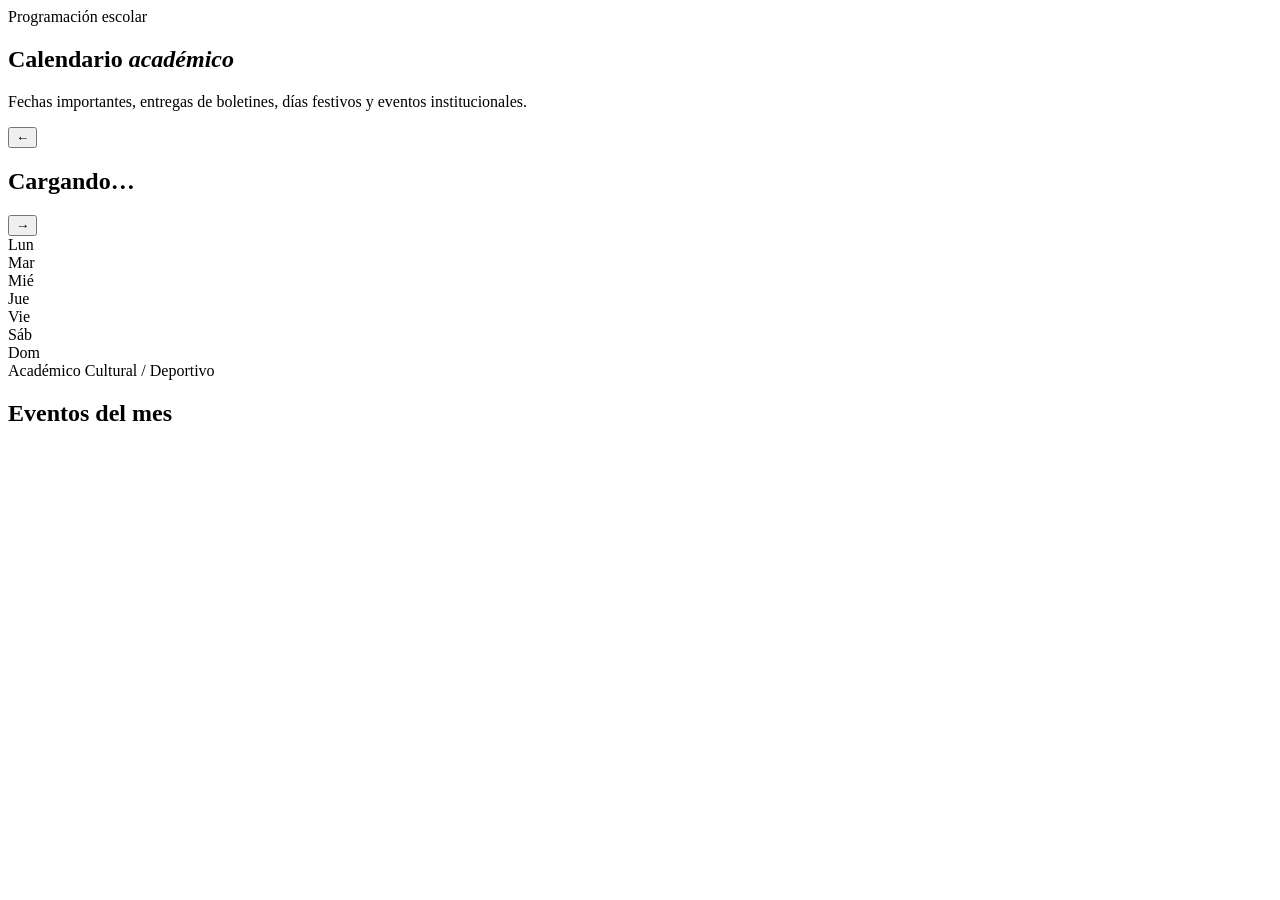
==== calendario.html @ dd273bf8 "Add files via upload" ====
<!DOCTYPE html>
<html lang="es">
<head>
  <meta charset="UTF-8">
  <meta name="viewport" content="width=device-width, initial-scale=1">
  <title>Calendario académico | IE Ciudad de Tunja</title>
  <meta name="description" content="Fechas importantes, entregas de boletines, días festivos y eventos institucionales.">
  <script>document.documentElement.classList.add('js');setTimeout(function(){document.documentElement.classList.add('ready')},1800)</script>
  <link rel="icon" type="image/png" href="assets/logo.png">
  <link rel="preconnect" href="https://fonts.googleapis.com">
  <link rel="preconnect" href="https://fonts.gstatic.com" crossorigin>
  <link href="https://fonts.googleapis.com/css2?family=Fraunces:ital,opsz,wght@0,9..144,500;0,9..144,700;1,9..144,500&family=Figtree:wght@400;500;600;700&display=swap" rel="stylesheet">
  <link rel="stylesheet" href="css/main.css">
</head>
<body data-page="calendario">
  <!-- La cabecera y el pie se insertan desde js/app.js -->

  <main id="contenido">
    <section class="band">
      <div class="wrap">
        <span class="eyebrow eyebrow--yellow">Programación escolar</span>
        <h1>Calendario <em>académico</em></h1>
        <p>Fechas importantes, entregas de boletines, días festivos y eventos institucionales.</p>
      </div>
    </section>

    <section class="section section--page">
      <div class="wrap cal">
        <div class="cal__board">
          <div class="cal__head">
            <button class="cal__nav" id="cal-prev" type="button" aria-label="Mes anterior">←</button>
            <h2 class="cal__title" id="cal-title" aria-live="polite">Cargando…</h2>
            <button class="cal__nav" id="cal-next" type="button" aria-label="Mes siguiente">→</button>
          </div>
          <div class="cal__week" aria-hidden="true"><div>Lun</div><div>Mar</div><div>Mié</div><div>Jue</div><div>Vie</div><div>Sáb</div><div>Dom</div></div>
          <div class="cal__grid" id="cal-grid"></div>
          <div class="legend">
            <span><span class="dot"></span>Académico</span>
            <span><span class="dot dot--yellow"></span>Cultural / Deportivo</span>
          </div>
        </div>
        <div class="cal__side">
          <h2 class="h2--md" id="cal-list-title" style="margin-bottom:24px">Eventos del mes</h2>
          <div class="events" id="cal-events"></div>
          <a class="btn btn--outline" id="cal-pdf" href="#" target="_blank" rel="noopener" hidden>Descargar cronograma PDF</a>
        </div>
      </div>
    </section>
  </main>

  <script src="js/data.js"></script>
  <script src="js/app.js"></script>
</body>
</html>
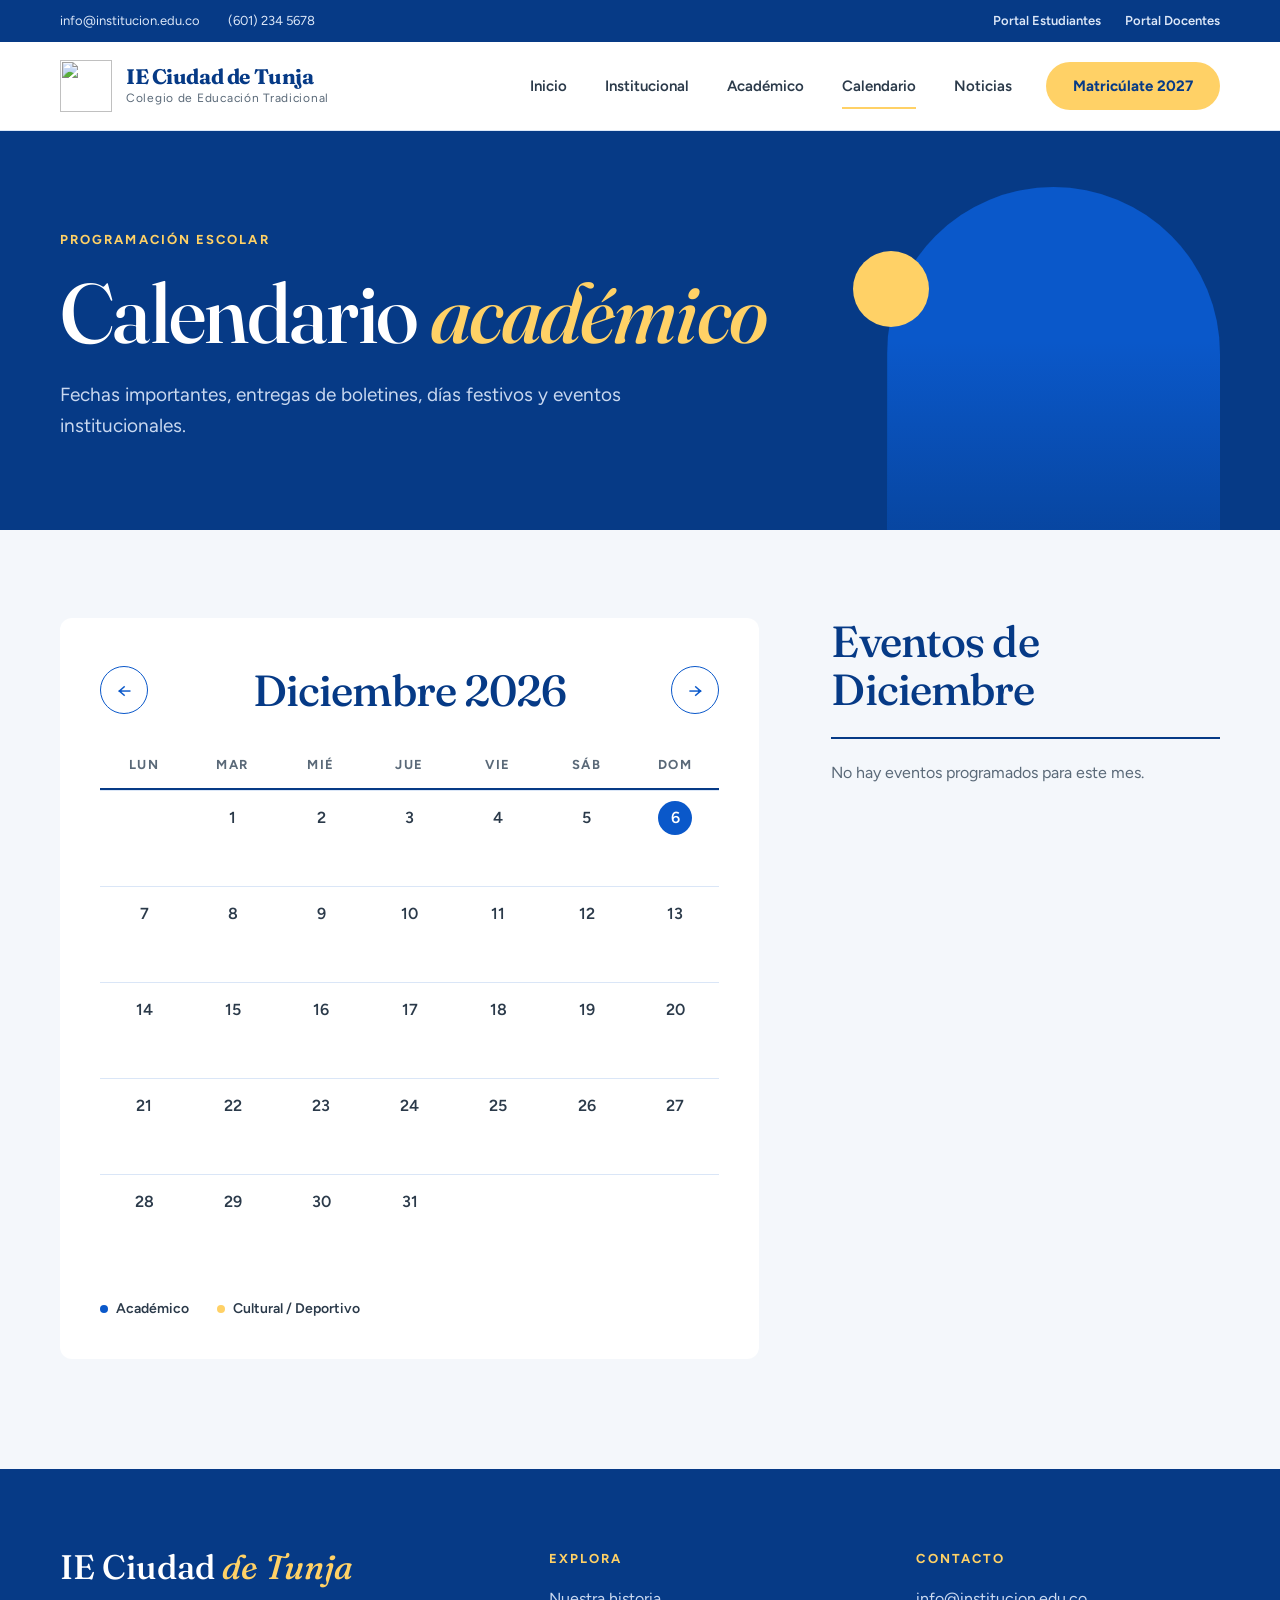
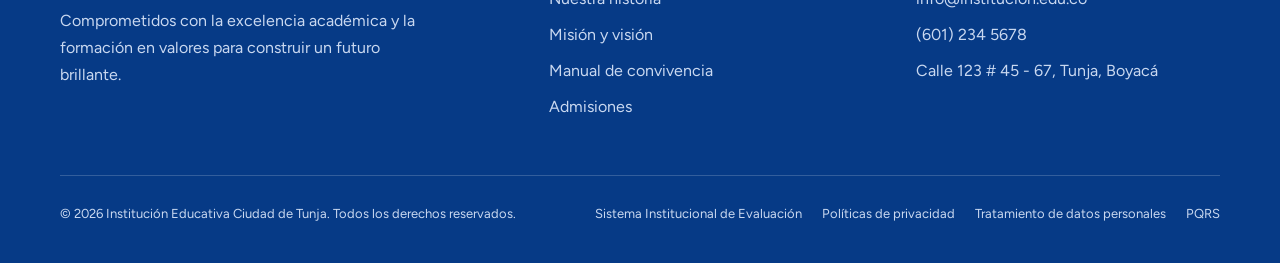
==== commit c5763f9a: "Add files via upload" ====
--- a/calendario.html
+++ b/calendario.html
@@ -16,7 +16,11 @@
   <!-- La cabecera y el pie se insertan desde js/app.js -->
 
   <main id="contenido">
-    <section class="band">
+    <section class="band band--art">
+      <div class="band__art" aria-hidden="true">
+        <div class="band__media"><img src="assets/img/colegio2.jpg" alt=""></div>
+        <span class="band__dot"></span>
+      </div>
       <div class="wrap">
         <span class="eyebrow eyebrow--yellow">Programación escolar</span>
         <h1>Calendario <em>académico</em></h1>
--- a/css/main.css
+++ b/css/main.css
@@ -0,0 +1,529 @@
+/* =========================================================
+   IE CIUDAD DE TUNJA — main.css (único CSS del sitio público)
+   Índice
+   1 Tokens · 2 Base · 3 Layout y tipografía · 4 Botones
+   5 Cabecera · 6 Bandas de página · 7 Inicio · 8 Noticias
+   9 Calendario · 10 Login · 11 Pie · 12 Ventana (modal)
+   13 Responsive · 14 Animaciones · 15 Movimiento reducido
+   ========================================================= */
+
+/* 1 · TOKENS ------------------------------------------------ */
+:root {
+  --blue: #0A58CA;
+  --navy: #063A86;
+  --yellow: #FFD166;
+  --yellow-hover: #FFC033;
+  --bg: #F4F7FB;
+  --ink: #2B3A4A;
+  --body: #4A5A6A;
+  --muted: #5A6978;
+  --on-navy: #C9D8F0;
+  --on-blue: #DCE7F8;
+  --line: rgba(10, 88, 202, .15);
+  --line-soft: rgba(10, 88, 202, .12);
+  --serif: 'Fraunces', Georgia, 'Times New Roman', serif;
+  --sans: 'Figtree', system-ui, -apple-system, 'Segoe UI', Roboto, sans-serif;
+  --radius: 12px;
+  --wrap: 1240px;
+  --gutter: 40px;
+}
+
+/* 2 · BASE -------------------------------------------------- */
+*, *::before, *::after { box-sizing: border-box; }
+html { scroll-behavior: smooth; scroll-padding-top: 104px; }
+body { margin: 0; font-family: var(--sans); color: var(--ink); background: var(--bg); line-height: 1.5; -webkit-font-smoothing: antialiased; }
+img { max-width: 100%; display: block; }
+a { color: inherit; text-decoration: none; }
+h1, h2, h3, h4, p, ul, ol, figure, blockquote { margin: 0; }
+ul, ol { padding: 0; list-style: none; }
+button { font: inherit; cursor: pointer; }
+h1, h2, h3 { font-family: var(--serif); font-weight: 500; letter-spacing: -.02em; color: var(--navy); }
+[hidden] { display: none !important; }
+:focus-visible { outline: 3px solid var(--blue); outline-offset: 3px; }
+.topbar :focus-visible, .band :focus-visible, .hero :focus-visible, .section--blue :focus-visible,
+.footer :focus-visible, .card--navy:focus-visible { outline-color: var(--yellow); }
+.sr { position: absolute; width: 1px; height: 1px; overflow: hidden; clip: rect(0 0 0 0); white-space: nowrap; }
+.skip { position: absolute; left: -9999px; top: 8px; z-index: 300; padding: 10px 16px; border-radius: 8px; background: var(--yellow); color: var(--navy); font-weight: 700; }
+.skip:focus { left: 8px; }
+
+/* 3 · LAYOUT Y TIPOGRAFÍA ----------------------------------- */
+.wrap { max-width: var(--wrap); margin: 0 auto; padding: 0 var(--gutter); }
+.wrap--narrow { max-width: 1000px; }
+.section { padding: 120px 0; }
+.section--white { background: #fff; }
+.section--blue { background: var(--blue); color: #fff; }
+.section--blue h2 { color: #fff; }
+.section--page { padding: 88px 0 110px; }
+.eyebrow { font-size: 13px; font-weight: 700; letter-spacing: .16em; text-transform: uppercase; color: var(--blue); }
+.eyebrow--yellow { color: var(--yellow); }
+.h2 { font-size: clamp(2rem, 4.4vw, 3.5rem); line-height: 1.05; margin: 16px 0 24px; }
+.h2--md { font-size: clamp(1.8rem, 3.4vw, 2.75rem); line-height: 1.1; margin: 0 0 40px; }
+.lead { font-size: 18px; line-height: 1.7; color: var(--body); }
+.empty { padding: 22px 0; color: var(--muted); }
+.meta { font-size: 14px; font-weight: 600; color: var(--muted); }
+.dot { display: inline-block; width: 8px; height: 8px; border-radius: 50%; margin-right: 8px; background: var(--blue); }
+.dot--yellow { background: var(--yellow); }
+.rows { border-top: 1px solid var(--line); }
+.rows > * { padding: 16px 0; border-bottom: 1px solid var(--line); font-weight: 600; }
+.section-head { display: flex; justify-content: space-between; align-items: end; gap: 40px; margin-bottom: 56px; flex-wrap: wrap; }
+.section-head p { max-width: 380px; line-height: 1.65; color: var(--body); }
+.section-head .h2 { margin-bottom: 0; }
+
+/* 4 · BOTONES ----------------------------------------------- */
+.btn { position: relative; isolation: isolate; overflow: hidden; display: inline-flex; align-items: center; justify-content: center; gap: 10px; min-height: 48px; padding: 0 26px; border: 1.5px solid transparent; border-radius: 999px; background: none; font-weight: 700; font-size: 15px; line-height: 1; transition: background-color .2s, color .2s, border-color .2s, box-shadow .3s, translate .35s cubic-bezier(.2, .8, .2, 1); }
+.btn--yellow::before, .btn--blue::before { content: ""; position: absolute; inset: 0; z-index: -1; background: linear-gradient(110deg, transparent 30%, rgba(255, 255, 255, .5) 50%, transparent 70%); translate: -130% 0; transition: translate .7s cubic-bezier(.2, .8, .2, 1); }
+.btn--yellow:hover::before, .btn--blue:hover::before { translate: 130% 0; }
+.btn--yellow:hover { box-shadow: 0 14px 30px rgba(255, 192, 51, .4); }
+.btn--blue:hover { box-shadow: 0 14px 30px rgba(10, 88, 202, .35); }
+.btn--yellow { background: var(--yellow); color: var(--navy); }
+.btn--yellow:hover { background: var(--yellow-hover); }
+.btn--blue { background: var(--blue); color: #fff; }
+.btn--blue:hover { background: var(--navy); }
+.btn--outline { border-color: var(--blue); color: var(--blue); }
+.btn--outline:hover { background: var(--blue); color: #fff; }
+.btn--ghost { border-color: rgba(255, 255, 255, .4); color: #fff; }
+.btn--ghost:hover { background: rgba(255, 255, 255, .12); }
+.btn--block { width: 100%; }
+.btn[disabled] { opacity: .65; cursor: default; }
+.link { padding: 0 0 2px; border: 0; border-bottom: 2px solid var(--yellow); background: none; color: var(--blue); font-weight: 700; }
+.link:hover { color: var(--navy); }
+
+/* 5 · CABECERA ---------------------------------------------- */
+.topbar { background: var(--navy); color: var(--on-blue); font-size: 13px; }
+.topbar .wrap { display: flex; justify-content: space-between; align-items: center; flex-wrap: wrap; gap: 8px; min-height: 42px; }
+.topbar__group { display: flex; flex-wrap: wrap; gap: 28px; }
+.topbar__group--strong { gap: 24px; font-weight: 600; }
+.topbar a:hover { color: var(--yellow); }
+.nav { position: sticky; top: 0; z-index: 100; background: #fff; border-bottom: 1px solid var(--line); transition: box-shadow .3s; }
+.nav.is-scrolled { box-shadow: 0 10px 30px rgba(6, 58, 134, .1); }
+.nav .brand img { transition: scale .3s cubic-bezier(.2, .8, .2, 1); }
+.nav.is-scrolled .brand img { scale: .86; }
+.nav .wrap { display: flex; justify-content: space-between; align-items: center; gap: 24px; min-height: 88px; }
+.brand { display: flex; align-items: center; gap: 14px; }
+.brand img { width: 52px; height: 52px; object-fit: contain; }
+.brand__text { display: flex; flex-direction: column; }
+.brand__name { font-family: var(--serif); font-size: 21px; font-weight: 700; line-height: 1.1; letter-spacing: -.02em; color: var(--navy); }
+.brand__tag { font-size: 12px; letter-spacing: .06em; color: var(--muted); }
+.nav__menu { display: flex; align-items: center; gap: 30px; }
+.nav__item { position: relative; }
+.nav__link { position: relative; display: inline-block; padding: 12px 4px; font-weight: 600; font-size: 15px; }
+.nav__link::after { content: ""; position: absolute; left: 4px; right: 4px; bottom: 0; height: 2px; background: var(--yellow); transform: scaleX(0); transform-origin: right; transition: transform .4s cubic-bezier(.2, .8, .2, 1); }
+.nav__link:hover::after, .nav__link.is-active::after { transform: scaleX(1); transform-origin: left; }
+.nav__sub { position: absolute; top: 100%; left: -16px; min-width: 250px; padding: 8px 0; background: #fff; border: 1px solid var(--line); border-radius: var(--radius); box-shadow: 0 20px 40px rgba(6, 58, 134, .14); opacity: 0; visibility: hidden; transform: translateY(8px); transition: opacity .2s, transform .2s, visibility .2s; }
+.nav__item:hover .nav__sub, .nav__item:focus-within .nav__sub { opacity: 1; visibility: visible; transform: none; }
+.nav__sub a { display: block; padding: 11px 20px; font-weight: 600; font-size: 15px; transition: padding-left .25s cubic-bezier(.2, .8, .2, 1), background-color .2s, color .2s; }
+.nav__sub a:hover { padding-left: 28px; background: var(--bg); color: var(--blue); }
+.nav__portal { display: none; }
+.nav__toggle { display: none; align-items: center; justify-content: center; width: 48px; height: 48px; border: 0; background: none; color: var(--navy); }
+
+/* 6 · BANDAS DE PÁGINA (títulos de páginas internas) ---------- */
+.band { --art-w: clamp(240px, 26vw, 360px); position: relative; overflow: hidden; padding: 96px 0 88px; background: var(--navy); color: #fff; }
+.band .wrap { position: relative; z-index: 1; }
+.band--art .wrap { padding-right: calc(var(--gutter) + var(--art-w) + 32px); }
+.band__art { position: absolute; right: max(var(--gutter), calc((100% - var(--wrap)) / 2 + var(--gutter))); bottom: 0; width: var(--art-w); height: calc(100% - 56px); pointer-events: none; }
+.band__media { position: relative; width: 100%; height: 100%; overflow: hidden; border-radius: calc(var(--art-w) / 2) calc(var(--art-w) / 2) 0 0; background: var(--blue); }
+.band__media img { width: 100%; height: 100%; object-fit: cover; }
+.band__media::after { content: ""; position: absolute; inset: 0; background: linear-gradient(to top, rgba(6, 58, 134, .6), rgba(6, 58, 134, 0) 55%), rgba(10, 88, 202, .1); }
+.band__dot { position: absolute; left: -34px; top: 64px; width: 76px; height: 76px; border-radius: 50%; background: var(--yellow); }
+.band h1 { margin: 20px 0 24px; font-size: clamp(2.6rem, 7.2vw, 5.25rem); line-height: 1; color: #fff; }
+.band h1 em, .hero h1 em { color: var(--yellow); font-style: italic; }
+.band p { max-width: 620px; font-size: 19px; line-height: 1.65; color: var(--on-navy); }
+.band--tall { padding-bottom: 160px; }
+
+/* 7 · INICIO ------------------------------------------------ */
+.hero { position: relative; overflow: hidden; background: var(--navy); color: #fff; }
+.hero .wrap { display: grid; grid-template-columns: 1.15fr .85fr; gap: 64px; align-items: center; min-height: 640px; padding-top: 88px; }
+.hero__copy { padding-bottom: 88px; }
+.kicker { display: inline-flex; align-items: center; gap: 10px; font-size: 13px; font-weight: 700; letter-spacing: .16em; text-transform: uppercase; color: var(--yellow); }
+.kicker::before { content: ""; width: 28px; height: 2px; background: currentColor; transform-origin: left; transition: scale .9s .45s cubic-bezier(.2, .8, .2, 1); }
+.hero h1 { margin: 24px 0 28px; font-size: clamp(2.6rem, 6.4vw, 5.25rem); line-height: 1; color: #fff; }
+.hero__lead { max-width: 520px; margin-bottom: 40px; font-size: 19px; line-height: 1.65; color: var(--on-navy); }
+.hero__actions { display: flex; flex-wrap: wrap; gap: 16px; }
+.hero__media { position: relative; align-self: end; }
+.hero__arch { position: relative; height: 520px; overflow: hidden; border-radius: 260px 260px 0 0; background: var(--blue); }
+.hero__slide { position: absolute; inset: 0; width: 100%; height: 100%; object-fit: cover; opacity: 0; transition: opacity 1.2s ease; }
+.hero__slide.is-active { opacity: 1; }
+.hero__badge { position: absolute; left: -48px; bottom: 56px; width: 200px; padding: 22px 26px; border-radius: 20px; background: var(--yellow); color: var(--navy); box-shadow: 0 20px 40px rgba(0, 0, 0, .25); }
+.hero__badge strong { display: block; font-family: var(--serif); font-size: 52px; line-height: 1; font-weight: 700; }
+.hero__badge span { display: block; margin-top: 6px; font-size: 14px; font-weight: 700; }
+
+.strip { background: #fff; }
+.strip .wrap { display: grid; grid-template-columns: repeat(4, 1fr); }
+.strip__item { padding: 44px 28px; border-left: 1px solid var(--line-soft); }
+.strip__item:first-child { padding-left: 0; border-left: 0; }
+.strip__item:last-child { padding-right: 0; }
+.strip__item h3 { font-size: 44px; line-height: 1.1; font-weight: 700; color: var(--blue); }
+.strip__item p { margin-top: 10px; line-height: 1.6; color: var(--muted); }
+
+.split { display: grid; grid-template-columns: 1fr 1fr; gap: 96px; align-items: center; }
+.photo { position: relative; }
+.photo__frame { overflow: hidden; border-radius: 200px 12px 12px 12px; background: var(--blue); }
+.photo--flip .photo__frame { border-radius: 12px 200px 12px 12px; }
+.photo img { width: 100%; height: 540px; object-fit: cover; transition: scale 1s cubic-bezier(.2, .8, .2, 1); }
+.photo__dot { position: absolute; right: -28px; top: 40px; width: 120px; height: 120px; border-radius: 50%; background: var(--yellow); }
+.split .btn { margin-top: 32px; }
+
+.timeline__intro { max-width: 560px; margin-bottom: 56px; }
+.timeline__row { display: grid; grid-template-columns: 220px 1fr; gap: 48px; padding: 40px 0; border-top: 1px solid var(--line); }
+.timeline__row:first-child { border-top: 2px solid var(--navy); }
+.timeline__year { font-family: var(--serif); font-size: clamp(2.6rem, 6vw, 4.5rem); line-height: 1; font-weight: 700; color: var(--blue); }
+.timeline__row h3 { margin-bottom: 12px; font-size: 32px; }
+.timeline__row p { font-size: 17px; line-height: 1.7; color: var(--body); }
+.timeline__row--accent { margin: 0 calc(-1 * var(--gutter)); padding: 40px var(--gutter); border-top: 0; border-radius: var(--radius); background: var(--yellow); }
+.timeline__row--accent + .timeline__row { margin-top: 40px; }
+.timeline__row--accent .timeline__year { color: var(--navy); }
+.timeline__row--accent p { color: var(--ink); }
+
+.mv { display: grid; grid-template-columns: 1fr 1fr; gap: 96px; align-items: center; }
+.mv + .mv { margin-top: 120px; }
+.mv .photo img { height: 460px; }
+.mv p { margin-top: 16px; font-size: 17px; line-height: 1.75; color: var(--body); }
+.values { display: grid; grid-template-columns: repeat(4, 1fr); gap: 32px; margin-top: 56px; }
+.values li { transition: border-color .3s, translate .4s cubic-bezier(.2, .8, .2, 1); }
+.values li:hover { translate: 0 -6px; border-top-color: var(--yellow); }
+.values li { padding-top: 20px; border-top: 2px solid rgba(255, 255, 255, .35); font-family: var(--serif); font-size: clamp(1.7rem, 3vw, 2.5rem); font-weight: 500; }
+.values li:first-child { border-top-color: var(--yellow); }
+
+.levels { display: grid; grid-template-columns: repeat(3, 1fr); gap: 28px; }
+.level__img { overflow: hidden; border-radius: var(--radius); background: var(--blue); }
+.level img { width: 100%; height: 280px; object-fit: cover; transition: scale .9s cubic-bezier(.2, .8, .2, 1); }
+.level:hover img { scale: 1.07; }
+.level__n { margin: 24px 0 8px; font-family: var(--serif); font-size: 15px; font-weight: 700; color: var(--blue); }
+.level h3 { margin-bottom: 12px; font-size: 30px; }
+.level p { margin-bottom: 18px; line-height: 1.65; color: var(--body); }
+
+.steps { display: grid; grid-template-columns: repeat(4, 1fr); gap: 32px; }
+.step { padding-top: 24px; border-top: 2px solid rgba(255, 255, 255, .35); transition: border-color .3s; }
+.step:hover { border-top-color: var(--yellow); }
+.step:first-child { border-top-color: var(--yellow); }
+.step__n { font-family: var(--serif); font-size: 72px; line-height: 1; font-weight: 500; }
+.step:first-child .step__n { color: var(--yellow); }
+.step h3 { margin: 18px 0 10px; font-family: var(--sans); font-size: 20px; font-weight: 700; color: #fff; letter-spacing: 0; }
+.step p { line-height: 1.65; color: var(--on-blue); }
+.apply { margin-top: 64px; }
+.apply__panel { margin-top: 40px; overflow: hidden; border-top: 4px solid var(--yellow); border-radius: var(--radius); background: #fff; color: var(--ink); }
+.apply__panel iframe { display: block; width: 100%; height: 2000px; border: 0; }
+.apply__foot { display: flex; justify-content: space-between; flex-wrap: wrap; gap: 12px; padding: 20px 28px; border-top: 1px solid var(--line); font-size: 14px; color: var(--muted); }
+.apply__foot a { color: var(--blue); font-weight: 700; }
+
+.feed { display: grid; grid-template-columns: 1.6fr 1fr; gap: 72px; }
+.feed .btn { margin-top: 32px; }
+
+/* Tarjetas de noticias (inicio y página de noticias) */
+.card { display: block; overflow: hidden; border-radius: var(--radius); background: #fff; transition: box-shadow .35s; }
+.card:hover { box-shadow: 0 26px 50px rgba(6, 58, 134, .16); }
+.card + .card { margin-top: 24px; }
+.card img { width: 100%; object-fit: cover; background: var(--blue); transition: scale .9s cubic-bezier(.2, .8, .2, 1); }
+.card:hover img { scale: 1.07; }
+.card__body { padding: 32px; }
+.card__title { margin: 12px 0; font-size: 32px; line-height: 1.15; }
+.card__text { margin-bottom: 14px; line-height: 1.65; color: var(--body); }
+.card:hover .card__title { color: var(--blue); }
+.card--feature img { height: 300px; }
+.card--row { display: flex; justify-content: space-between; align-items: center; gap: 24px; padding: 28px 32px; }
+.card--row .card__title { margin: 8px 0 0; font-size: 26px; }
+.card--row .meta { white-space: nowrap; }
+.card--navy { background: var(--navy); color: #fff; }
+.card--navy img { height: 340px; }
+.card--navy .card__body { padding: 36px; }
+.card--navy .eyebrow { color: var(--yellow); }
+.card--navy .card__title { font-size: 40px; color: #fff; }
+.card--navy .card__text, .card--navy .meta { color: var(--on-navy); }
+.card--navy:hover .card__title { color: var(--yellow); }
+.card--grid { margin-top: 0; }
+.card--grid img { height: 200px; }
+.card--grid .card__body { padding: 24px; }
+.card--grid .card__title { margin: 10px 0; font-size: 24px; }
+
+/* Eventos (inicio y calendario) */
+.events { border-top: 2px solid var(--navy); }
+.event { display: flex; gap: 20px; padding: 22px 0; border-bottom: 1px solid var(--line); transition: padding-left .35s cubic-bezier(.2, .8, .2, 1); }
+.event:hover { padding-left: 14px; }
+.event__date { min-width: 64px; text-align: center; }
+.event__day { font-family: var(--serif); font-size: 40px; line-height: 1; font-weight: 700; color: var(--blue); }
+.event__month { font-size: 12px; font-weight: 700; letter-spacing: .12em; color: var(--muted); }
+.event__title { margin: 0 0 6px; font-family: var(--sans); font-size: 17px; font-weight: 700; letter-spacing: 0; }
+.event__meta { font-size: 14px; color: var(--muted); }
+
+/* 8 · NOTICIAS ---------------------------------------------- */
+.ticker { background: var(--yellow); color: var(--navy); font-size: 14px; font-weight: 600; }
+.ticker .wrap { display: flex; align-items: center; gap: 16px; min-height: 44px; }
+.ticker__label { flex: none; font-size: 13px; font-weight: 700; letter-spacing: .16em; text-transform: uppercase; }
+.ticker__view { flex: 1; overflow: hidden; white-space: nowrap; }
+.ticker__track { display: inline-block; padding-left: 100%; white-space: pre; animation: ticker 45s linear infinite; }
+.ticker__view:hover .ticker__track { animation-play-state: paused; }
+@keyframes ticker { to { transform: translateX(-100%); } }
+
+.news { display: grid; grid-template-columns: 1.7fr 1fr; gap: 72px; align-items: start; }
+.page-title { margin-bottom: 48px; font-size: clamp(2.6rem, 6vw, 4.5rem); line-height: 1; }
+.news__sub { margin: 64px 0 24px; font-size: 32px; }
+.recents { display: grid; grid-template-columns: 1fr 1fr; gap: 24px; }
+.pager { display: flex; flex-wrap: wrap; gap: 10px; margin-top: 40px; }
+.pager__num { width: 48px; height: 48px; padding: 0; border: 1.5px solid var(--blue); border-radius: 999px; background: #fff; color: var(--blue); font-weight: 700; }
+.pager__num:hover { background: var(--bg); }
+.pager__num.is-current { background: var(--blue); color: #fff; }
+.aside h2 { margin: 0 0 16px; font-size: 28px; }
+.aside h2:not(:first-child) { margin-top: 48px; }
+.aside__list { border-top: 2px solid var(--navy); font-weight: 600; }
+.aside__list > li > *, .aside__list > li { border-bottom: 1px solid var(--line); }
+.aside__list > li > * { border-bottom: 0; }
+.popular { display: flex; gap: 18px; padding: 18px 0; }
+.popular__n { font-family: var(--serif); font-size: 36px; line-height: 1; font-weight: 700; color: var(--blue); }
+.popular strong { display: block; color: var(--navy); }
+.popular span:last-child { display: block; margin-top: 4px; font-size: 13px; font-weight: 400; color: var(--muted); }
+.cats button { display: flex; justify-content: space-between; width: 100%; padding: 14px 0; border: 0; background: none; font-weight: 600; text-align: left; }
+.cats button span:last-child { color: var(--muted); }
+.cats button:hover, .cats button.is-current { color: var(--blue); }
+.cats button.is-current span:first-child { border-bottom: 2px solid var(--yellow); }
+.subscribe { margin-top: 48px; padding: 32px; border-radius: var(--radius); background: var(--blue); color: #fff; }
+.subscribe h2 { margin: 0 0 8px !important; font-size: 30px; color: #fff; }
+.subscribe p { margin-bottom: 20px; color: var(--on-blue); }
+.subscribe label { display: block; margin-bottom: 6px; font-size: 13px; font-weight: 700; }
+.subscribe .input { margin-bottom: 12px; border: 0; border-radius: 999px; padding: 0 20px; }
+.subscribe__msg { margin-top: 14px; font-size: 14px; color: var(--on-blue); }
+
+.article { max-width: 920px; }
+.article__back { display: inline-block; padding-bottom: 2px; border-bottom: 2px solid var(--yellow); font-weight: 700; color: var(--blue); }
+.article h1 { margin: 16px 0 32px; font-size: clamp(2.2rem, 5.4vw, 4.25rem); line-height: 1.04; }
+.article .eyebrow { display: block; margin-top: 40px; }
+.byline { display: flex; align-items: center; gap: 14px; padding: 20px 0; border-block: 1px solid var(--line); }
+.byline__avatar { display: flex; align-items: center; justify-content: center; width: 44px; height: 44px; border-radius: 50%; background: var(--blue); color: var(--yellow); font-family: var(--serif); font-weight: 700; }
+.byline__name { font-weight: 700; color: var(--navy); }
+.byline__date { font-size: 14px; color: var(--muted); }
+.article__img { max-width: 1100px; margin: 48px auto 0; }
+.article__img img { width: 100%; height: clamp(240px, 40vw, 480px); object-fit: cover; border-radius: var(--radius); background: var(--blue); }
+.prose { max-width: 720px; margin: 64px auto 100px; font-size: 18px; line-height: 1.8; color: var(--body); }
+.prose p { margin-bottom: 24px; }
+.prose .lead-paragraph { font-family: var(--serif); font-size: clamp(1.3rem, 2.4vw, 1.625rem); line-height: 1.5; color: var(--navy); margin-bottom: 28px; }
+.prose h2 { margin: 48px 0 20px; font-size: clamp(1.6rem, 3vw, 2.25rem); }
+.prose blockquote { margin: 40px 0; padding: 28px 32px; border-left: 5px solid var(--yellow); border-radius: 0 var(--radius) var(--radius) 0; background: rgba(10, 88, 202, .05); font-family: var(--serif); font-size: 24px; line-height: 1.4; color: var(--navy); }
+.prose blockquote strong { display: block; margin-top: 14px; font-family: var(--sans); font-size: 16px; color: var(--ink); }
+.related__grid { display: grid; grid-template-columns: 1fr 1fr; gap: 28px; margin-top: 40px; }
+.related__item img { width: 100%; height: 240px; object-fit: cover; border-radius: var(--radius); background: var(--blue); transition: filter .4s, translate .5s cubic-bezier(.2, .8, .2, 1); }
+.related__item:hover img { filter: brightness(1.06) saturate(1.1); translate: 0 -6px; }
+.related__item .eyebrow { display: block; margin-top: 20px; }
+.related__item h3 { margin: 8px 0; font-size: 28px; }
+.related__item:hover h3 { color: var(--blue); }
+
+/* 9 · CALENDARIO -------------------------------------------- */
+.cal { display: grid; grid-template-columns: 1.8fr 1fr; gap: 72px; align-items: start; }
+.cal__board { padding: 40px; border-radius: var(--radius); background: #fff; }
+.cal__head { display: flex; justify-content: space-between; align-items: center; gap: 12px; margin-bottom: 32px; }
+.cal__title { margin: 0; font-size: clamp(1.8rem, 3.4vw, 2.75rem); }
+.cal__nav { display: grid; place-items: center; flex: none; width: 48px; height: 48px; border: 1.5px solid var(--blue); border-radius: 50%; background: #fff; color: var(--blue); font-size: 20px; }
+.cal__nav:hover { background: var(--blue); color: #fff; }
+.cal__week { display: grid; grid-template-columns: repeat(7, 1fr); padding-bottom: 14px; border-bottom: 2px solid var(--navy); text-align: center; font-size: 13px; font-weight: 700; letter-spacing: .12em; text-transform: uppercase; color: var(--muted); }
+.cal__grid { display: grid; grid-template-columns: repeat(7, 1fr); }
+.cal__cell { display: flex; flex-direction: column; align-items: center; gap: 8px; min-height: 96px; padding: 10px 4px; border: 0; border-top: 1px solid var(--line); background: none; color: var(--ink); font-weight: 600; }
+button.cal__cell:hover, .cal__cell.is-selected { background: var(--bg); }
+.cal__num { display: grid; place-items: center; width: 34px; height: 34px; border-radius: 50%; font-size: 16px; }
+.cal__cell.is-today .cal__num { background: var(--blue); color: #fff; }
+.cal__dots { display: flex; gap: 4px; }
+.cal__dots .dot { margin: 0; }
+.legend { display: flex; flex-wrap: wrap; gap: 28px; margin-top: 28px; font-size: 14px; font-weight: 600; }
+.cal__side .btn { margin-top: 24px; }
+
+/* 10 · LOGIN Y RECUPERAR ------------------------------------ */
+.login { position: relative; z-index: 2; display: grid; grid-template-columns: 520px 1fr; gap: 88px; align-items: start; margin-top: -96px; padding-bottom: 110px; } /* z-index: la tarjeta debe pintarse por encima del banner que ahora es position:relative */
+.login--single { grid-template-columns: minmax(0, 560px); justify-content: center; }
+.login__card { padding: 44px; border-radius: 16px; background: #fff; box-shadow: 0 24px 56px rgba(6, 58, 134, .16); }
+.login__card h2 { margin: 0 0 14px; font-size: 36px; }
+.login__card > p { margin-bottom: 28px; line-height: 1.65; color: var(--body); }
+.tabs { position: relative; display: grid; grid-template-columns: 1fr 1fr; margin-bottom: 32px; padding: 5px; border-radius: 999px; background: var(--bg); }
+.tabs button { min-height: 44px; border: 0; border-radius: 999px; background: transparent; color: var(--navy); font-weight: 700; font-size: 15px; }
+.tabs button { position: relative; z-index: 1; transition: color .25s; }
+.tabs button[aria-selected="true"] { background: var(--blue); color: #fff; }
+@supports selector(:has(a)) {
+  .tabs::before { content: ""; position: absolute; top: 5px; bottom: 5px; left: 5px; width: calc(50% - 5px); border-radius: 999px; background: var(--blue); transition: translate .45s cubic-bezier(.34, 1.4, .5, 1); }
+  .tabs:has(button:nth-child(2)[aria-selected="true"])::before { translate: 100% 0; }
+  .tabs button[aria-selected="true"] { background: transparent; }
+}
+.field { position: relative; margin-bottom: 22px; }
+.field label { display: block; margin-bottom: 8px; font-size: 13px; font-weight: 700; color: var(--navy); }
+.input { width: 100%; min-height: 52px; padding: 0 16px; border: 1.5px solid rgba(10, 88, 202, .25); border-radius: 10px; background: #fff; color: var(--ink); font: inherit; font-size: 16px; }
+.input:focus { outline: none; border-color: var(--blue); box-shadow: 0 0 0 3px rgba(10, 88, 202, .18); }
+.field__toggle { position: absolute; right: 6px; bottom: 6px; height: 40px; padding: 0 12px; border: 0; border-radius: 8px; background: none; color: var(--blue); font-size: 14px; font-weight: 700; }
+.field--pw .input { padding-right: 96px; }
+.form-row { display: flex; justify-content: space-between; align-items: center; flex-wrap: wrap; gap: 12px; margin-bottom: 28px; font-size: 14px; }
+.check { display: flex; align-items: center; gap: 8px; font-weight: 600; }
+.form-error { margin-bottom: 16px; font-size: 14px; font-weight: 600; color: #B42318; }
+.login__card .btn--block { min-height: 56px; font-size: 16px; }
+.login__card .btn--block + .btn--block { margin-top: 12px; }
+.login__help { margin-top: 24px; text-align: center; font-size: 14px; color: var(--muted); }
+.login__help a { color: var(--blue); font-weight: 700; }
+.recover__note { margin-bottom: 28px; font-size: 14px; font-weight: 600; color: var(--muted); }
+.perks { padding-top: 112px; }
+.perks li { padding: 28px 0; border-bottom: 1px solid var(--line); }
+.perks li:first-child { border-top: 2px solid var(--navy); }
+.perks h3 { margin-bottom: 8px; font-size: 30px; }
+.perks p { line-height: 1.65; color: var(--body); }
+
+/* 11 · PIE -------------------------------------------------- */
+.footer { padding: 80px 0 40px; background: var(--navy); color: var(--on-navy); }
+.footer__grid { display: grid; grid-template-columns: 1.4fr 1fr 1fr; gap: 64px; padding-bottom: 56px; border-bottom: 1px solid rgba(255, 255, 255, .18); }
+.footer__brand { font-family: var(--serif); font-size: 34px; font-weight: 500; line-height: 1.1; color: #fff; }
+.footer__brand em { color: var(--yellow); }
+.footer__about { max-width: 360px; margin-top: 20px; line-height: 1.7; }
+.footer h2 { margin-bottom: 18px; font-family: var(--sans); font-size: 13px; font-weight: 700; letter-spacing: .16em; text-transform: uppercase; color: var(--yellow); }
+.footer__links { display: grid; gap: 12px; }
+.footer a { background: linear-gradient(currentColor, currentColor) 0 100% / 0 1px no-repeat; transition: background-size .35s cubic-bezier(.2, .8, .2, 1), color .2s; }
+.footer a:hover { color: #fff; background-size: 100% 1px; }
+.footer__legal { display: flex; justify-content: space-between; flex-wrap: wrap; gap: 12px 28px; padding-top: 28px; font-size: 13px; }
+.footer__legal nav { display: flex; flex-wrap: wrap; gap: 8px 20px; }
+.footer--min { padding: 40px 0 32px; }
+.footer--min .wrap { display: flex; justify-content: space-between; align-items: center; flex-wrap: wrap; gap: 20px; }
+.footer--min .footer__brand { font-size: 26px; }
+
+/* 12 · VENTANA (plan de estudios) --------------------------- */
+.modal { width: min(560px, 92vw); max-height: 90vh; padding: 0; overflow: auto; border: 0; border-radius: var(--radius); color: var(--ink); }
+.modal::backdrop { background: rgba(6, 58, 134, .72); backdrop-filter: blur(4px); }
+.modal[open] { animation: modal-in .25s ease-out; }
+@keyframes modal-in { from { opacity: 0; transform: translateY(16px) scale(.98); } }
+.modal__head { padding: 40px 36px 32px; background: var(--navy); color: #fff; }
+.modal__head h2 { margin: 10px 0 6px; font-size: 34px; color: #fff; }
+.modal__head p { color: var(--on-navy); }
+.modal__close { position: absolute; top: 10px; right: 14px; width: 44px; height: 44px; border: 0; background: none; color: #fff; font-size: 30px; line-height: 1; }
+.modal__body { padding: 28px 36px 36px; }
+.modal__body ul { border-top: 1px solid var(--line); }
+.modal__body li { padding: 16px 0; border-bottom: 1px solid var(--line); font-weight: 600; }
+.modal__note { margin-top: 20px; font-size: 14px; color: var(--muted); }
+
+/* 13 · RESPONSIVE ------------------------------------------- */
+@media (max-width: 1024px) {
+  :root { --gutter: 28px; }
+  .section { padding: 96px 0; }
+  .nav__toggle { display: inline-flex; }
+  .nav__portal { display: block; }
+  .topbar__group--strong { display: none; }
+  .nav__menu { display: none; position: absolute; top: 100%; left: 0; right: 0; flex-direction: column; align-items: stretch; gap: 0; padding: 8px var(--gutter) 24px; background: #fff; border-bottom: 1px solid var(--line); box-shadow: 0 20px 30px rgba(6, 58, 134, .12); }
+  .nav.is-open .nav__menu { display: flex; }
+  .nav__link { display: block; padding: 14px 0; border-bottom: 1px solid var(--line); }
+  .nav__link::after { display: none; }
+  .nav__link.is-active { color: var(--blue); }
+  .nav__sub { position: static; min-width: 0; padding: 0 0 0 16px; border: 0; box-shadow: none; opacity: 1; visibility: visible; transform: none; }
+  .nav__menu .btn { margin-top: 16px; }
+  .hero .wrap, .split, .mv, .feed, .news, .cal, .login { grid-template-columns: 1fr; gap: 48px; }
+  .hero__copy { padding-bottom: 0; }
+  .hero__arch { height: 400px; }
+  .hero__badge { left: 16px; bottom: 32px; }
+  .photo img { height: 420px; }
+  .mv + .mv { margin-top: 72px; }
+  .mv .photo img { height: 360px; }
+  .photo__dot { right: 12px; }
+  .strip .wrap { grid-template-columns: 1fr 1fr; }
+  .strip__item, .strip__item:first-child, .strip__item:last-child { padding: 32px 20px; border-left: 0; border-bottom: 1px solid var(--line-soft); }
+  .levels { grid-template-columns: 1fr 1fr; }
+  .steps, .values { grid-template-columns: 1fr 1fr; }
+  .login { margin-top: -64px; }
+  .perks { padding-top: 0; }
+  .footer__grid { grid-template-columns: 1fr 1fr; gap: 48px; }
+  .footer__grid > :first-child { grid-column: 1 / -1; }
+}
+@media (max-width: 900px) {
+  .band--art .wrap { padding-right: var(--gutter); }
+  .band__art { inset: 0; width: auto; height: auto; }
+  .band__media { border-radius: 0; opacity: .2; }
+  .band__media::after, .band__dot { display: none; }
+}
+@media (max-width: 640px) {
+  :root { --gutter: 20px; }
+  .section { padding: 72px 0; }
+  .band { padding: 64px 0; }
+  .band--tall { padding-bottom: 120px; }
+  .brand__tag { display: none; }
+  .brand__name { font-size: 18px; }
+  .hero .wrap { padding-top: 56px; }
+  .hero__arch { height: 320px; border-radius: 160px 160px 0 0; }
+  .hero__badge { width: 170px; padding: 16px 20px; }
+  .hero__badge strong { font-size: 40px; }
+  .strip .wrap, .levels, .steps, .values, .recents, .related__grid { grid-template-columns: 1fr; }
+  .strip__item, .strip__item:first-child, .strip__item:last-child { padding-left: 0; padding-right: 0; }
+  .photo img { height: 320px; }
+  .photo__frame { border-radius: 120px 12px 12px 12px; }
+  .photo--flip .photo__frame { border-radius: 12px 120px 12px 12px; }
+  .timeline__row { grid-template-columns: 1fr; gap: 12px; padding: 32px 0; }
+  .card--row { flex-direction: column; align-items: flex-start; gap: 8px; }
+  .card--navy .card__title { font-size: 30px; }
+  .card__title { font-size: 26px; }
+  .cal__board { padding: 20px 12px; }
+  .cal__cell { min-height: 60px; padding: 6px 0; }
+  .cal__num { width: 30px; height: 30px; font-size: 14px; }
+  .login__card { padding: 28px 22px; }
+  .footer__grid { grid-template-columns: 1fr; }
+  .footer { padding-top: 64px; }
+  .apply__panel iframe { height: 1600px; }
+  .prose { font-size: 17px; margin: 48px auto 72px; }
+}
+
+/* 14 · ANIMACIONES ------------------------------------------
+   Las entradas ocultas solo existen con la clase .motion (la pone
+   app.js si el visitante no pidió movimiento reducido). Sin JS o con
+   movimiento reducido, todo se ve normal. */
+@media (prefers-reduced-motion: no-preference) {
+  @view-transition { navigation: auto; }
+  ::view-transition-old(root) { animation: .22s ease-in both vt-out; }
+  ::view-transition-new(root) { animation: .5s cubic-bezier(.2, .8, .2, 1) both vt-in; }
+  .js:not(.ready) main { visibility: hidden; }
+}
+@keyframes vt-out { to { opacity: 0; transform: translateY(-10px); } }
+@keyframes vt-in { from { opacity: 0; transform: translateY(16px); } }
+
+/* Entrada al hacer scroll */
+.motion .rv { transition: opacity .9s cubic-bezier(.2, .8, .2, 1), translate .9s cubic-bezier(.2, .8, .2, 1), scale .9s cubic-bezier(.2, .8, .2, 1), clip-path 1.2s cubic-bezier(.2, .8, .2, 1); }
+.motion .rv:not(.seen) { opacity: 0; translate: 0 38px; }
+.motion .rv[data-rv="scale"]:not(.seen) { translate: 0 26px; scale: .94; }
+.motion .rv[data-rv="mask"]:not(.seen) { opacity: 1; translate: none; clip-path: inset(0 0 100% 0); }
+.motion .rv[data-rv="arch"]:not(.seen) { opacity: 1; translate: none; clip-path: inset(100% 0 0 0); }
+.motion .rv[data-rv="mask"].seen, .motion .rv[data-rv="arch"].seen { clip-path: inset(0 0 0 0); }
+.motion .rv[data-rv="pop"]:not(.seen) { translate: none; scale: .4; }
+.motion .rv[data-rv="pop"] { transition-timing-function: cubic-bezier(.34, 1.56, .64, 1); }
+
+/* Títulos: cada palabra sube desde una máscara */
+.sw { display: inline-block; overflow: hidden; vertical-align: top; padding: 0 .08em .14em; margin: 0 -.08em -.14em; }
+.sw > span { display: inline-block; transition: translate 1s cubic-bezier(.2, .8, .2, 1); transition-delay: calc(var(--i, 0) * 65ms + var(--base, 0ms)); }
+.is-split:not(.seen) .sw > span { translate: 0 118%; }
+.motion .kicker:not(.seen)::before { scale: 0 1; }
+
+/* Parallax y fotos */
+.motion [data-speed], .motion .hero__media, .motion .hero__copy { will-change: translate; }
+.motion .photo__frame img { scale: 1.16; }
+.motion .photo:hover img { scale: 1.23; }
+.motion .band__media img { scale: 1.2; }
+.wl { opacity: .22; transition: opacity .4s; }
+.wl.lit { opacity: 1; }
+.progress { position: fixed; top: 0; left: 0; right: 0; z-index: 200; height: 3px; background: linear-gradient(90deg, var(--yellow), var(--blue)); transform-origin: left; transform: scaleX(var(--p, 0)); pointer-events: none; }
+
+/* Cursor (solo ratón): un halo muy tenue */
+.cursor-glow { position: fixed; left: 0; top: 0; z-index: 90; width: 520px; height: 520px; margin: -260px 0 0 -260px; border-radius: 50%; pointer-events: none; opacity: 0; transition: opacity .6s; background: radial-gradient(circle, rgba(255, 209, 102, .07), rgba(10, 88, 202, .025) 45%, transparent 70%); }
+.cursor-glow.on { opacity: 1; }
+
+/* Inclinación 3D y foco de luz bajo el cursor */
+.motion-fine :is(.card, .strip__item, .event) { position: relative; }
+.motion-fine :is(.card, .strip__item, .event)::after { content: ""; position: absolute; inset: 0; border-radius: inherit; pointer-events: none; opacity: 0; transition: opacity .35s; background: radial-gradient(380px circle at var(--mx, 50%) var(--my, 50%), rgba(255, 209, 102, .24), transparent 55%); }
+.motion-fine :is(.card, .strip__item, .event):hover::after { opacity: 1; }
+.motion-fine :is(.card--feature, .card--navy, .card--grid, .level) { transform: perspective(1000px) rotateX(var(--rx, 0deg)) rotateY(var(--ry, 0deg)); transition: transform .45s cubic-bezier(.2, .8, .2, 1), box-shadow .35s; }
+.motion-fine :is(.card--feature, .card--navy, .card--grid, .level):hover { transition: transform .12s linear, box-shadow .35s; }
+
+/* Movimiento propio de cada módulo */
+@media (prefers-reduced-motion: no-preference) {
+  @keyframes kenburns { from { scale: 1.14; } to { scale: 1; } }
+  .hero__slide.is-active { animation: kenburns 9s ease-out both; }
+  @keyframes float { 50% { translate: 0 -12px; } }
+  .hero__badge { animation: float 6s ease-in-out infinite; }
+  .photo__dot, .band__dot { animation: float 7s ease-in-out -2s infinite; }
+  @keyframes rise { from { opacity: 0; translate: 0 14px; } }
+  @keyframes cell-in { from { opacity: 0; scale: .55; } }
+  .cal__grid.anim .cal__cell { animation: cell-in .55s cubic-bezier(.34, 1.56, .64, 1) both; animation-delay: calc(var(--i, 0) * 14ms); }
+  .events.fresh .event { animation: rise .6s cubic-bezier(.2, .8, .2, 1) both; animation-delay: calc(var(--i, 0) * 80ms); }
+  .cal__title.tick { animation: rise .5s cubic-bezier(.2, .8, .2, 1); }
+  @keyframes shake { 20%, 60% { translate: -6px 0; } 40%, 80% { translate: 6px 0; } }
+  .form-error { animation: shake .45s; }
+}
+
+/* 15 · MOVIMIENTO REDUCIDO ---------------------------------- */
+@media (prefers-reduced-motion: reduce) {
+  html { scroll-behavior: auto; }
+  *, *::before, *::after { animation-duration: .01ms !important; animation-iteration-count: 1 !important; transition-duration: .01ms !important; }
+  .ticker__view { overflow: auto; }
+  .ticker__track { padding-left: 0; animation: none; }
+}
